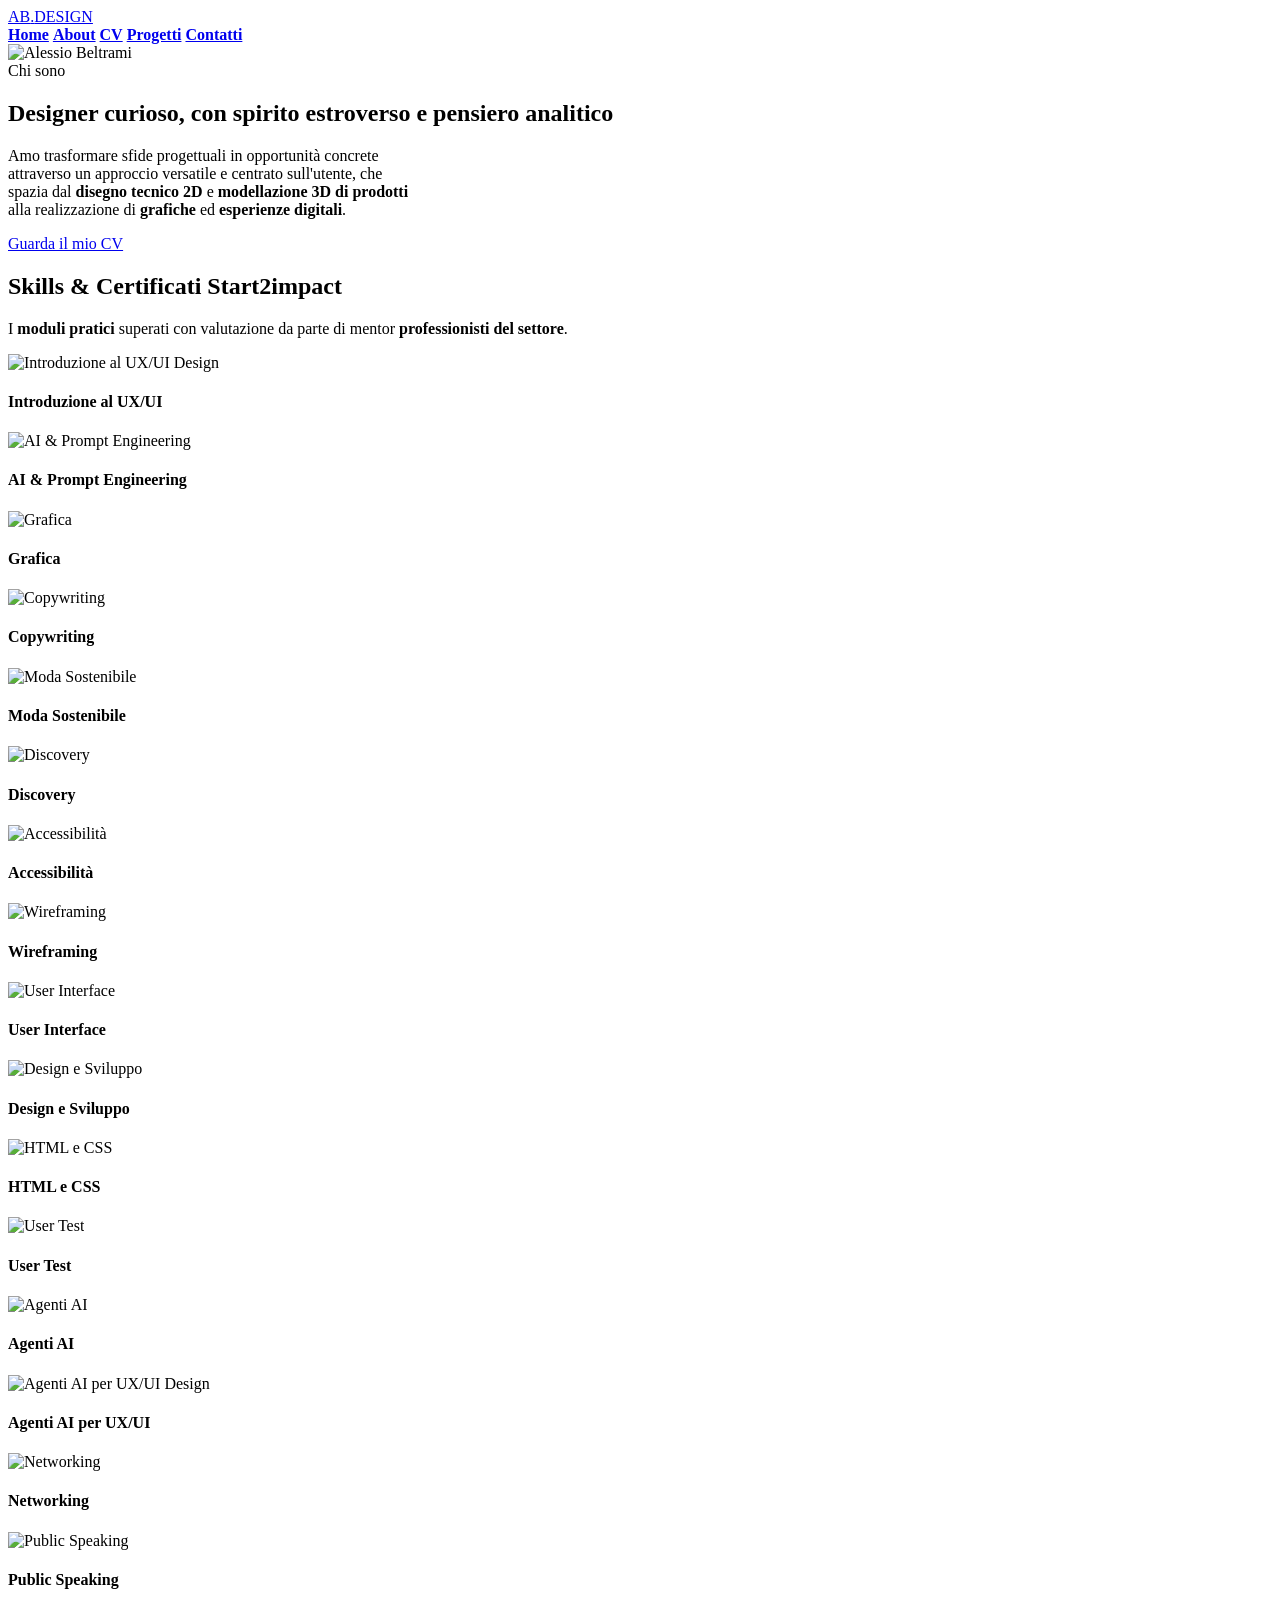
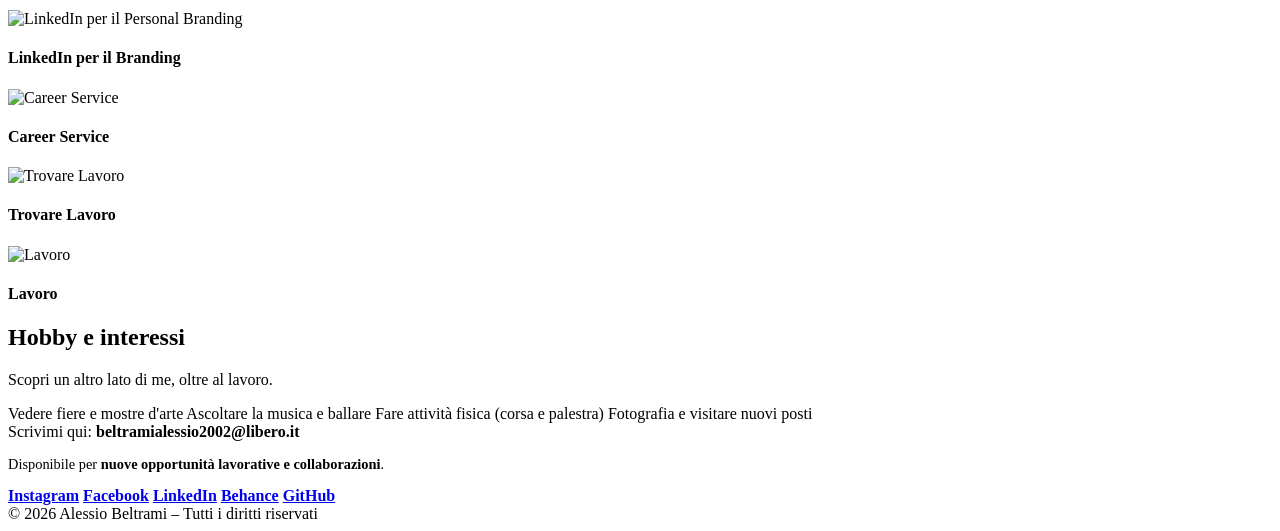
==== about.html @ 9a74f0fa "Create about.html" ====
<!DOCTYPE html>
<html lang="it">
<head>
  <meta charset="UTF-8">
  <meta name="viewport" content="width=device-width, initial-scale=1.0">
  <title>Alessio Beltrami | Designer</title>
  <meta property="og:type" content="website">
  <meta property="og:url" content="https://alessiobeltrami-designer/github.io"/>
  <meta property="og:title" content="Portfolio di Alessio Beltrami, Product & UX/UI Designer." />
  <meta property="og:description" content="Esplora i miei progetti e il mio percorso nel mondo del design!" />
  <meta property="og:image" content="file:///C:/Users/Utente/Downloads/8f416dee-4c9f-4230-a1e9-ec33891d647e.webp" />
  <meta property="og:image:width" content="1200">
  <meta property="og:image:height" content="630">
  <link rel="icon" type="image/png" href="assets/img/AB_icona.jpg">
  <link rel="preconnect" href="https://fonts.googleapis.com">
  <link rel="preconnect" href="https://fonts.gstatic.com" crossorigin>
  <link href="https://fonts.googleapis.com/css2?family=Plus+Jakarta+Sans:wght@400;600;700&display=swap" rel="stylesheet">
  <link rel="stylesheet" href="assets/css/style.css">
</head>
<body>
  <header class="navbar">
    <div class="nav-container">
      <a href="index.html" class="brand-logo">AB<span>.</span>DESIGN</a>
      <nav class="nav-links" id="nav-links">
        <a href="index.html" class="active"><strong>Home</strong></a>
        <a href="about.html"><strong>About</strong></a>
        <a href="cv.html"><strong>CV</strong></a>
        <a href="progetti.html"><strong>Progetti</strong></a>
        <a href="contatti.html"><strong>Contatti</strong></a>
      </nav>
      <div class="hamburger" id="hamburger">
        <span></span>
        <span></span>
        <span></span>
      </div>
    </div>
  </header>
  <main>
    <section class="section">
      <div class="container">
        <div class="about-intro">
          <img src="assets/img/Foto_profilo_2.jpg" alt="Alessio Beltrami">
          <div>
            <span class="badge-role">Chi sono</span>
            <h1 class="section-title">Designer curioso, con spirito estroverso e pensiero analitico</h1>
            <p style="color: var(--text-muted); margin-bottom: 16px;">
              Amo trasformare sfide progettuali in opportunità concrete <br> attraverso un approccio versatile e centrato sull'utente, che <br> spazia dal <strong>disegno tecnico 2D</strong> e <strong>modellazione 3D di prodotti</strong> <br> alla realizzazione di <strong>grafiche</strong> ed <strong>esperienze digitali</strong>.
            </p>
            <a href="cv.html" class="btn-yellow">Guarda il mio CV</a>
          </div>
        </div>   
        <h2 class="section-title">Skills & Certificati Start2impact</h2>
        <p class="section-subtitle">I <strong>moduli pratici</strong> superati con valutazione da parte di mentor <strong>professionisti del settore</strong>.</p>
        <div class="badges-grid">
          <div class="badge-card">
            <img src="assets/img/Introduzione_uxui_design_certificato.jpg" alt="Introduzione al UX/UI Design">
            <h4>Introduzione al UX/UI</h4>
          </div>
          <div class="badge-card">
            <img src="assets/img/AI_&_prompt_engineering_certificato.jpg" alt="AI & Prompt Engineering">
            <h4>AI & Prompt Engineering</h4>
          </div>
          <div class="badge-card">
            <img src="assets/img/Grafica_certificato.jpg" alt="Grafica">
            <h4>Grafica</h4>
          </div>
          <div class="badge-card">
            <img src="assets/img/Copywriting_certificato.jpg" alt="Copywriting">
            <h4>Copywriting</h4>
          </div>
          <div class="badge-card">
            <img src="assets/img/Moda_sostenibile_certificato.jpg" alt="Moda Sostenibile">
            <h4>Moda Sostenibile</h4>
          </div>
          <div class="badge-card">
            <img src="assets/img/Discovery_certificato.jpg" alt="Discovery">
            <h4>Discovery</h4>
          </div>
          <div class="badge-card">
            <img src="assets/img/Accessibilità_certificato.jpg" alt="Accessibilità">
            <h4>Accessibilità</h4>
          </div>
          <div class="badge-card">
            <img src="assets/img/Wireframing_certificato.jpg" alt="Wireframing">
            <h4>Wireframing</h4>
          </div>
          <div class="badge-card">
            <img src="assets/img/User_interface_certificato.jpg" alt="User Interface">
            <h4>User Interface</h4>
          </div>
          <div class="badge-card">
            <img src="assets/img/Design_e_sviluppo_certificato.jpg" alt="Design e Sviluppo">
            <h4>Design e Sviluppo</h4>
          </div>
          <div class="badge-card">
            <img src="assets/img/HTML_e_CSS_certificato.jpg" alt="HTML e CSS">
            <h4>HTML e CSS</h4>
          </div>
          <div class="badge-card">
            <img src="assets/img/User_test_certificato.jpg" alt="User Test">
            <h4>User Test</h4>
          </div>
          <div class="badge-card">
            <img src="assets/img/Agenti_AI_certificato.jpg" alt="Agenti AI">
            <h4>Agenti AI</h4>
          </div>
          <div class="badge-card">
            <img src="assets/img/Agenti_AI_per_uxui_design_certificato.jpg" alt="Agenti AI per UX/UI Design">
            <h4>Agenti AI per UX/UI</h4>
          </div>
          <div class="badge-card">
            <img src="assets/img/Networking_certificato.jpg" alt="Networking">
            <h4>Networking</h4>
          </div>
          <div class="badge-card">
            <img src="assets/img/Public_speaking_certificato.jpg" alt="Public Speaking">
            <h4>Public Speaking</h4>
          </div>
          <div class="badge-card">
            <img src="assets/img/LinkedIn_per_il_personal_branding_certificato.jpg" alt="LinkedIn per il Personal Branding">
            <h4>LinkedIn per il Branding</h4>
          </div>
          <div class="badge-card">
            <img src="assets/img/Career_service_certificato.jpg" alt="Career Service">
            <h4>Career Service</h4>
          </div>
          <div class="badge-card">
            <img src="assets/img/Trovare_lavoro_certificato.jpg" alt="Trovare Lavoro">
            <h4>Trovare Lavoro</h4>
          </div>
          <div class="badge-card">
            <img src="assets/img/Lavoro_certificato.jpg" alt="Lavoro">
            <h4>Lavoro</h4>
          </div>
        </div>
      </div>
    </section>
  </main>
    <section class="section">
      <div class="container">
        <h2 class="section-title">Hobby e interessi</h2>
        <p class="section-subtitle">Scopri un altro lato di me, oltre al lavoro.</p>
        <div class="tools-wrap">
          <span class="tool-pill">Vedere fiere e mostre d'arte</span>
          <span class="tool-pill">Ascoltare la musica e ballare</span>
          <span class="tool-pill">Fare attività fisica (corsa e palestra)</span>
          <span class="tool-pill">Fotografia e visitare nuovi posti</span>
        </div>
      </div>
    </section>
  <footer class="footer">
    <div class="container">
      <div class="footer-top">
        <div>
          Scrivimi qui: <strong>beltramialessio2002@libero.it</strong> 
          <p style="color: var(--text-dark); font-size: 0.9rem;">Disponibile per <strong>nuove opportunità lavorative e collaborazioni</strong>.</p>
        </div>
        <div class="footer-socials">
          <a href="https://www.instagram.com/_ab._.design_/" target="_blank"><strong>Instagram</strong></a>
          <a href="https://www.facebook.com/alessio.beltrami.16" target="_blank"><strong>Facebook</strong></a>
          <a href="https://www.linkedin.com/in/alessio-beltrami" target="_blank"><strong>LinkedIn</strong></a>
          <a href="https://www.behance.net/alessiobeltrami1" target="_blank"><strong>Behance</strong></a>
          <a href="https://github.com/alessiobeltrami" target="_blank"><strong>GitHub</strong></a>
        </div>
      </div>
      <div class="footer-bottom">
        © 2026 Alessio Beltrami – Tutti i diritti riservati
      </div>
    </div>
  </footer>
  <script src="assets/js/script.js"></script>
</body>
</html>
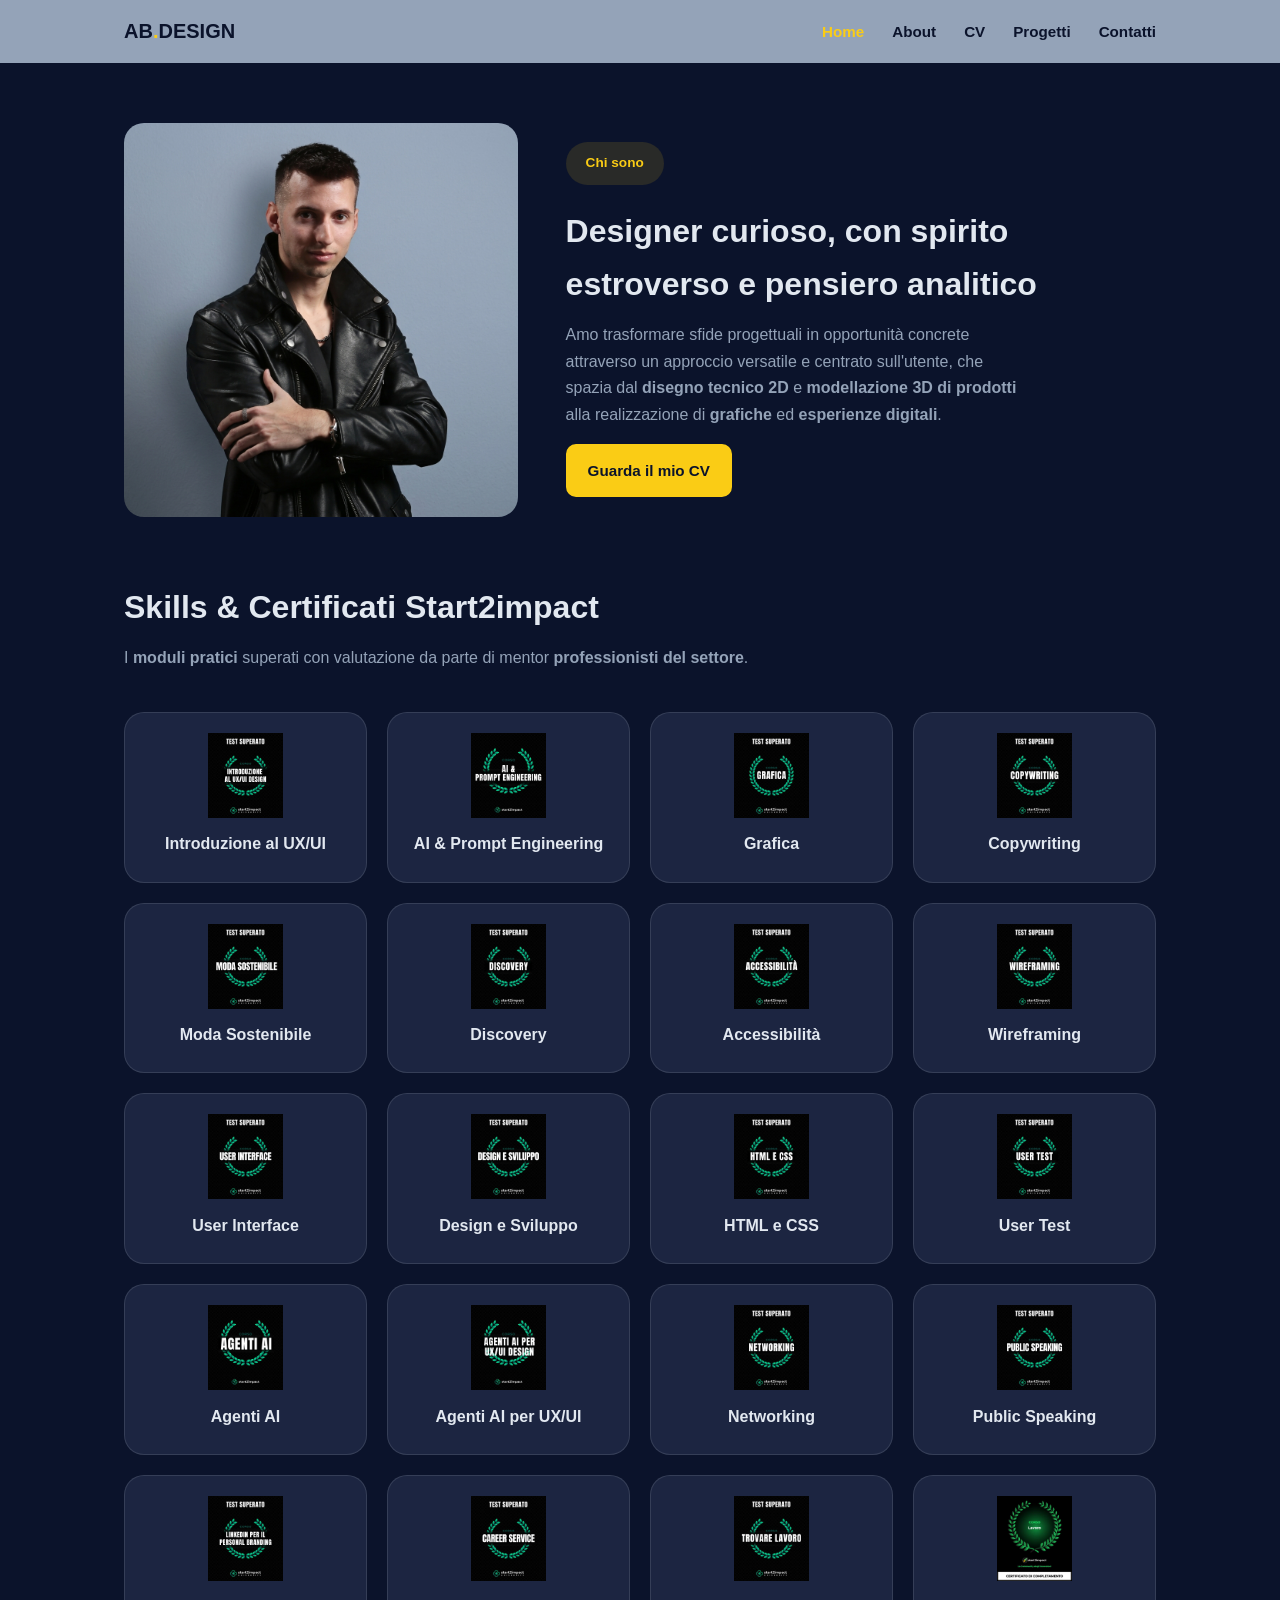
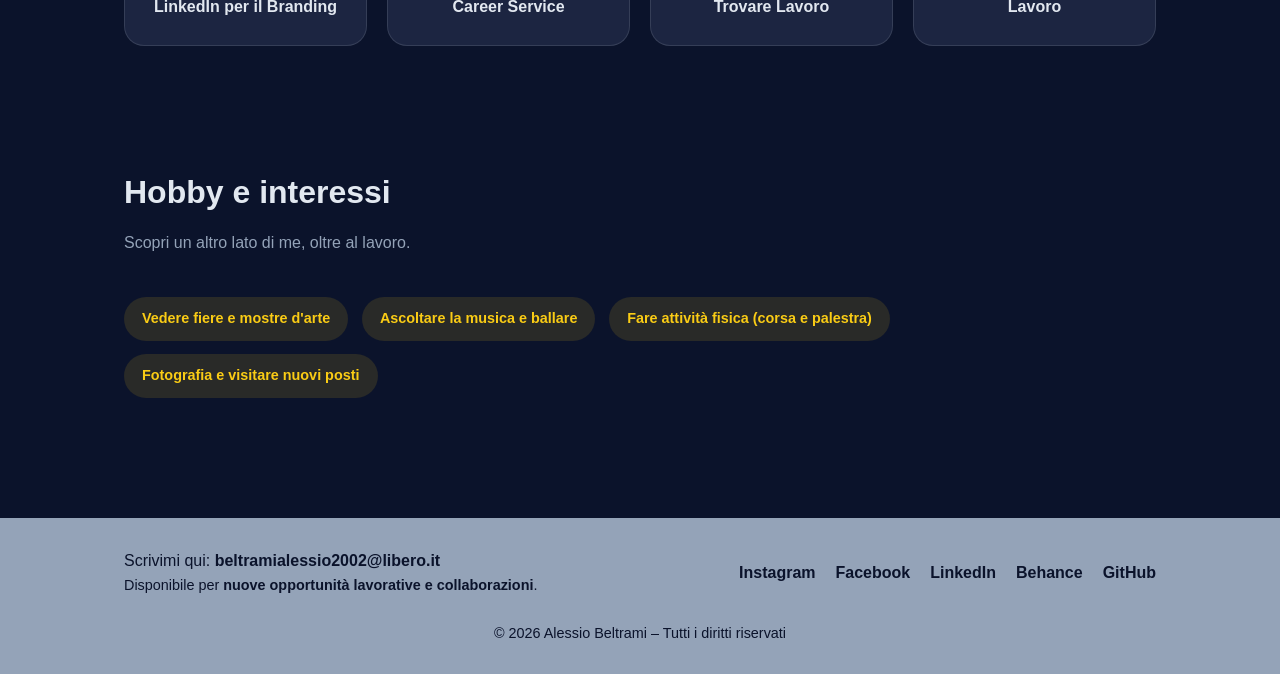
==== commit 708de06a: "Update about.html" ====
--- a/about.html
+++ b/about.html
@@ -5,7 +5,7 @@
   <meta name="viewport" content="width=device-width, initial-scale=1.0">
   <title>Alessio Beltrami | Designer</title>
   <meta property="og:type" content="website">
-  <meta property="og:url" content="https://alessiobeltrami-designer/github.io"/>
+  <meta property="og:url" content="https://alessiobeltrami.github.io/"/>
   <meta property="og:title" content="Portfolio di Alessio Beltrami, Product & UX/UI Designer." />
   <meta property="og:description" content="Esplora i miei progetti e il mio percorso nel mondo del design!" />
   <meta property="og:image" content="file:///C:/Users/Utente/Downloads/8f416dee-4c9f-4230-a1e9-ec33891d647e.webp" />
--- a/assets/css/style.css
+++ b/assets/css/style.css
@@ -0,0 +1,570 @@
+:root {
+  --bg-night: #0B132B;
+  --bg-card: #1C2541;
+  --text-light: #E2E8F0;
+  --text-muted: #94a3b8;
+  --accent-yellow: #FACC15;
+  --accent-yellow-hover: #EAB308;
+  --text-dark: #0B132B;
+  --border-subtle: rgba(226, 232, 240, 0.12);
+}
+
+* {
+  box-sizing: border-box;
+  margin: 0;
+  padding: 0;
+}
+
+body {
+  background-color: var(--bg-night);
+  color: var(--text-light);
+  font-family: 'Plus Jakarta Sans', -apple-system, BlinkMacSystemFont, sans-serif;
+  line-height: 1.65;
+  display: flex;
+  flex-direction: column;
+  min-height: 100vh;
+}
+
+main {
+  flex: 1;
+}
+
+a {
+  color: inherit;
+  text-decoration: none;
+  transition: all 0.25s ease;
+}
+
+.container {
+  max-width: 1080px;
+  margin: 0 auto;
+  padding: 0 24px;
+}
+
+/* NAVBAR */
+.navbar {
+  background-color: #94a3b8;
+  backdrop-filter: blur(10px);
+  border-bottom: 0px solid var(--border-subtle);
+  position: sticky;
+  top: 0;
+  z-index: 100;
+  padding: 15px 0;
+}
+
+.nav-container {
+  max-width: 1080px;
+  margin: 0 auto;
+  padding: 0 24px;
+  display: flex;
+  justify-content: space-between;
+  align-items: center;
+}
+
+.brand-logo {
+  font-weight: 700;
+  font-size: 1.25rem;
+  color: var(--text-dark);
+}
+
+.brand-logo span {
+  color: var(--accent-yellow);
+}
+
+.nav-links {
+  display: flex;
+  gap: 28px;
+}
+
+.nav-links a {
+  color: var(--text-dark);
+  font-weight: 600;
+  font-size: 0.95rem;
+}
+
+.nav-links a:hover,
+.nav-links a.active {
+  color: var(--accent-yellow);
+}
+
+.hamburger {
+  display: none;
+  flex-direction: column;
+  gap: 5px;
+  cursor: pointer;
+}
+
+.hamburger span {
+  width: 25px;
+  height: 2px;
+  background-color: var(--text-light);
+  transition: 0.3s;
+}
+
+/* BUTTONS (CTA GIALLO) */
+.btn-yellow {
+  display: inline-block;
+  background-color: var(--accent-yellow);
+  color: var(--text-dark);
+  font-weight: 700;
+  padding: 12px 20px;
+  border-radius: 10px;
+  border: 2px solid var(--accent-yellow);
+  cursor: pointer;
+  font-size: 0.95rem;
+  text-align: center;
+}
+
+.btn-yellow:hover {
+  background-color: var(--accent-yellow-hover);
+  border-color: var(--accent-yellow-hover);
+  transform: translateY(-2px);
+}
+
+.btn-outline {
+  display: inline-block;
+  background-color: transparent;
+  color: var(--text-light);
+  font-weight: 600;
+  padding: 12px 20px;
+  border-radius: 10px;
+  border: 1px solid var(--border-subtle);
+  font-size: 0.95rem;
+}
+
+.btn-outline:hover {
+  border-color: var(--accent-yellow);
+  color: var(--text-dark);
+  background-color: var(--accent-yellow);
+  transform: translateY(-2px);
+}
+
+/* HERO SECTION */
+.hero {
+  padding: 90px 0 50px;
+}
+
+.hero-grid {
+  display: grid;
+  grid-template-columns: 1.3fr 0.7fr;
+  gap: 48px;
+  align-items: center;
+}
+
+.badge-role {
+  display: inline-block;
+  background: rgba(250, 204, 21, 0.12);
+  color: var(--accent-yellow);
+  padding: 10px 20px;
+  border-radius: 50px;
+  font-size: 0.85rem;
+  font-weight: 600;
+  margin-bottom: 20px;
+}
+
+.hero h1 {
+  font-size: 3rem;
+  line-height: 1.15;
+  margin-bottom: 25px;
+  letter-spacing: 0px;
+}
+
+.hero p {
+  color: var(--text-muted);
+  font-size: 1.12rem;
+  margin-bottom: 32px;
+  max-width: 560px;
+}
+
+.hero-actions {
+  display: flex;
+  gap: 16px;
+  flex-wrap: wrap;
+}
+
+.hero-visual img {
+  width: 100%;
+  max-width: 450px;
+  border-radius: 20px;
+  border: 0px solid var(--border-subtle);
+  display: block;
+  margin: 0 auto;
+}
+
+.icone-software {
+  display: flex;
+  align-items: center;
+  gap: 106px;
+}
+
+/* SECTIONS GENERIC */
+.section {
+  padding: 60px 0;
+}
+
+.section-title {
+  font-size: 2rem;
+  margin-bottom: 12px;
+}
+
+.section-subtitle {
+  color: var(--text-muted);
+  margin-bottom: 40px;
+  max-width: 650px;
+}
+
+/* PILLARS / CARDS */
+.grid-3 {
+  display: grid;
+  grid-template-columns: repeat(3, 1fr);
+  gap: 24px;
+}
+
+.card {
+  background-color: var(--bg-card);
+  border: 1px solid var(--border-subtle);
+  border-radius: 20px;
+  padding: 28px;
+  transition: transform 0.25s ease, border-color 0.25s ease;
+}
+
+.card:hover {
+  transform: translateY(-4px);
+  border-color: rgba(250, 204, 21, 0.4);
+}
+
+.card h3 {
+  font-size: 1.2rem;
+  margin-bottom: 10px;
+  color: var(--accent-yellow);
+}
+
+.card p {
+  color: var(--text-muted);
+  font-size: 0.95rem;
+}
+
+/* TOOLS TAGS */
+.tools-wrap {
+  display: flex;
+  flex-wrap: wrap;
+  gap: 13.7px;
+}
+
+.tool-pill {
+  background-color: rgba(250, 204, 21, 0.12);
+  border: 0px solid var(--border-subtle);
+  padding: 10px 18px;
+  border-radius: 50px;
+  font-weight: 600;
+  font-size: 0.9rem;
+  color: var(--accent-yellow);
+}
+
+/* ABOUT PAGE */
+.about-intro {
+  display: grid;
+  grid-template-columns: 0.8fr 1.2fr;
+  gap: 48px;
+  align-items: center;
+  margin-bottom: 64px;
+}
+
+.about-intro img {
+  width: 100%;
+  border-radius: 20px;
+  border: 0px solid var(--border-subtle);
+}
+
+.badges-grid {
+  display: grid;
+  grid-template-columns: repeat(auto-fill, minmax(220px, 1fr));
+  gap: 20px;
+}
+
+.badge-card {
+  background-color: var(--bg-card);
+  border: 1px solid var(--border-subtle);
+  border-radius: 20px;
+  padding: 20px;
+  text-align: center;
+}
+
+.badge-card img {
+  width: 85px;
+  height: 85px;
+  object-fit: contain;
+  margin-bottom: 5px;
+}
+
+.badge-card h4 {
+  font-size: 1rem;
+  margin-bottom: 4px;
+}
+
+.badge-card span {
+  font-size: 0.8rem;
+  color: var(--accent-yellow);
+}
+
+/* PROJECTS PAGE */
+.projects-grid {
+  display: grid;
+  grid-template-columns: repeat(2, 1fr);
+  gap: 28px;
+}
+
+.project-card {
+  background-color: var(--bg-card);
+  border: 1px solid var(--border-subtle);
+  border-radius: 16px;
+  overflow: hidden;
+  display: flex;
+  flex-direction: column;
+}
+
+.project-card:hover {
+  border-color: var(--accent-yellow);
+}
+
+.project-thumb {
+  width: 100%;
+  height: 220px;
+  background-color: #141d38;
+  object-fit: cover;
+}
+
+.project-body {
+  padding: 24px;
+  flex: 1;
+  display: flex;
+  flex-direction: column;
+}
+
+.project-tags {
+  display: flex;
+  gap: 8px;
+  flex-wrap: wrap;
+  margin-bottom: 12px;
+}
+
+.project-tags span {
+  font-size: 0.78rem;
+  background: rgba(226, 232, 240, 0.08);
+  color: var(--accent-yellow);
+  padding: 4px 10px;
+  border-radius: 4px;
+  font-weight: 600;
+}
+
+.project-body h3 {
+  font-size: 1.3rem;
+  margin-bottom: 10px;
+}
+
+.project-body p {
+  color: var(--text-muted);
+  font-size: 0.95rem;
+  margin-bottom: 20px;
+  flex: 1;
+}
+
+/* CV PAGE */
+.cv-header {
+  display: flex;
+  justify-content: space-between;
+  align-items: center;
+  flex-wrap: wrap;
+  gap: 20px;
+  margin-bottom: 48px;
+  padding-bottom: 24px;
+  border-bottom: 1px solid var(--border-subtle);
+}
+
+.cv-grid {
+  display: grid;
+  grid-template-columns: 1fr 1fr;
+  gap: 48px;
+}
+
+.cv-block {
+  margin-bottom: 36px;
+}
+
+.cv-block h2 {
+  font-size: 1.35rem;
+  color: var(--accent-yellow);
+  margin-bottom: 18px;
+}
+
+.cv-item {
+  margin-bottom: 22px;
+  padding-left: 16px;
+  border-left: 2px solid var(--border-subtle);
+}
+
+.cv-item h4 {
+  font-size: 1.05rem;
+}
+
+.cv-item .meta {
+  display: block;
+  font-size: 0.85rem;
+  color: var(--text-muted);
+  margin-bottom: 8px;
+}
+
+.cv-item p, .cv-list li {
+  color: var(--text-muted);
+  font-size: 0.95rem;
+}
+
+.cv-list {
+  list-style: none;
+}
+
+.cv-list li {
+  margin-bottom: 8px;
+}
+
+/* CONTACT PAGE */
+.contact-grid {
+  display: grid;
+  grid-template-columns: 1.2fr 0.8fr;
+  gap: 48px;
+}
+
+.contact-form {
+  background-color: var(--bg-card);
+  padding: 32px;
+  border-radius: 20px;
+  border: 1px solid var(--border-subtle);
+}
+
+.form-group {
+  margin-bottom: 20px;
+}
+
+.form-group label {
+  display: block;
+  margin-bottom: 8px;
+  font-weight: 600;
+  font-size: 0.9rem;
+}
+
+.form-group input,
+.form-group textarea {
+  width: 100%;
+  padding: 12px 14px;
+  border-radius: 10px;
+  border: 1px solid var(--border-subtle);
+  background-color: var(--bg-night);
+  color: var(--text-light);
+  font-family: inherit;
+  font-size: 0.95rem;
+}
+
+.form-group input:focus,
+.form-group textarea:focus {
+  outline: none;
+  border-color: var(--accent-yellow);
+}
+
+.form-group textarea {
+  min-height: 130px;
+  resize: vertical;
+}
+
+.contact-info-box {
+  display: flex;
+  flex-direction: column;
+  gap: 50px;
+  border-radius: 20px;
+}
+
+.map-box {
+  border-radius: 20px;
+  overflow: hidden;
+  border: 1px solid rgba(255, 255, 255, 0.08);
+}
+
+.map-box iframe {
+  display: block;
+  width: 100%;
+  height: 250px;
+  filter: invert(92%) hue-rotate(180deg) contrast(95%) saturate(80%);
+}
+
+/* FOOTER */
+.footer {
+  background-color: #94a3b8;
+  border-top: 0px solid var(--border-subtle);
+  padding: 30px 0 28px;
+  margin-top: 60px;
+  color: var(--bg-night);
+}
+
+.footer-top {
+  display: flex;
+  justify-content: space-between;
+  align-items: center;
+  flex-wrap: wrap;
+  gap: 20px;
+  margin-bottom: 24px;
+}
+
+.footer-socials {
+  display: flex;
+  gap: 20px;
+}
+
+.footer-socials a {
+  color: var(--text-dark);
+  font-weight: 600;
+}
+
+.footer-socials a:hover {
+  color: var(--accent-yellow);
+}
+
+.footer-bottom {
+  color: var(--text-dark);
+  font-size: 0.9rem;
+  text-align: center;
+}
+
+/* RESPONSIVE */
+@media (max-width: 768px) {
+  .hero-grid,
+  .grid-3,
+  .about-intro,
+  .projects-grid,
+  .cv-grid,
+  .contact-grid {
+    grid-template-columns: 1fr;
+  }
+
+  .hero h1 {
+    font-size: 2.2rem;
+  }
+
+  .nav-links {
+    display: none;
+    flex-direction: column;
+    position: absolute;
+    top: 68px;
+    left: 0;
+    width: 100%;
+    background-color: var(--bg-card);
+    padding: 20px 24px;
+    border-bottom: 1px solid var(--border-subtle);
+  }
+
+  .nav-links.open {
+    display: flex;
+  }
+
+  .hamburger {
+    display: flex;
+  }
+}
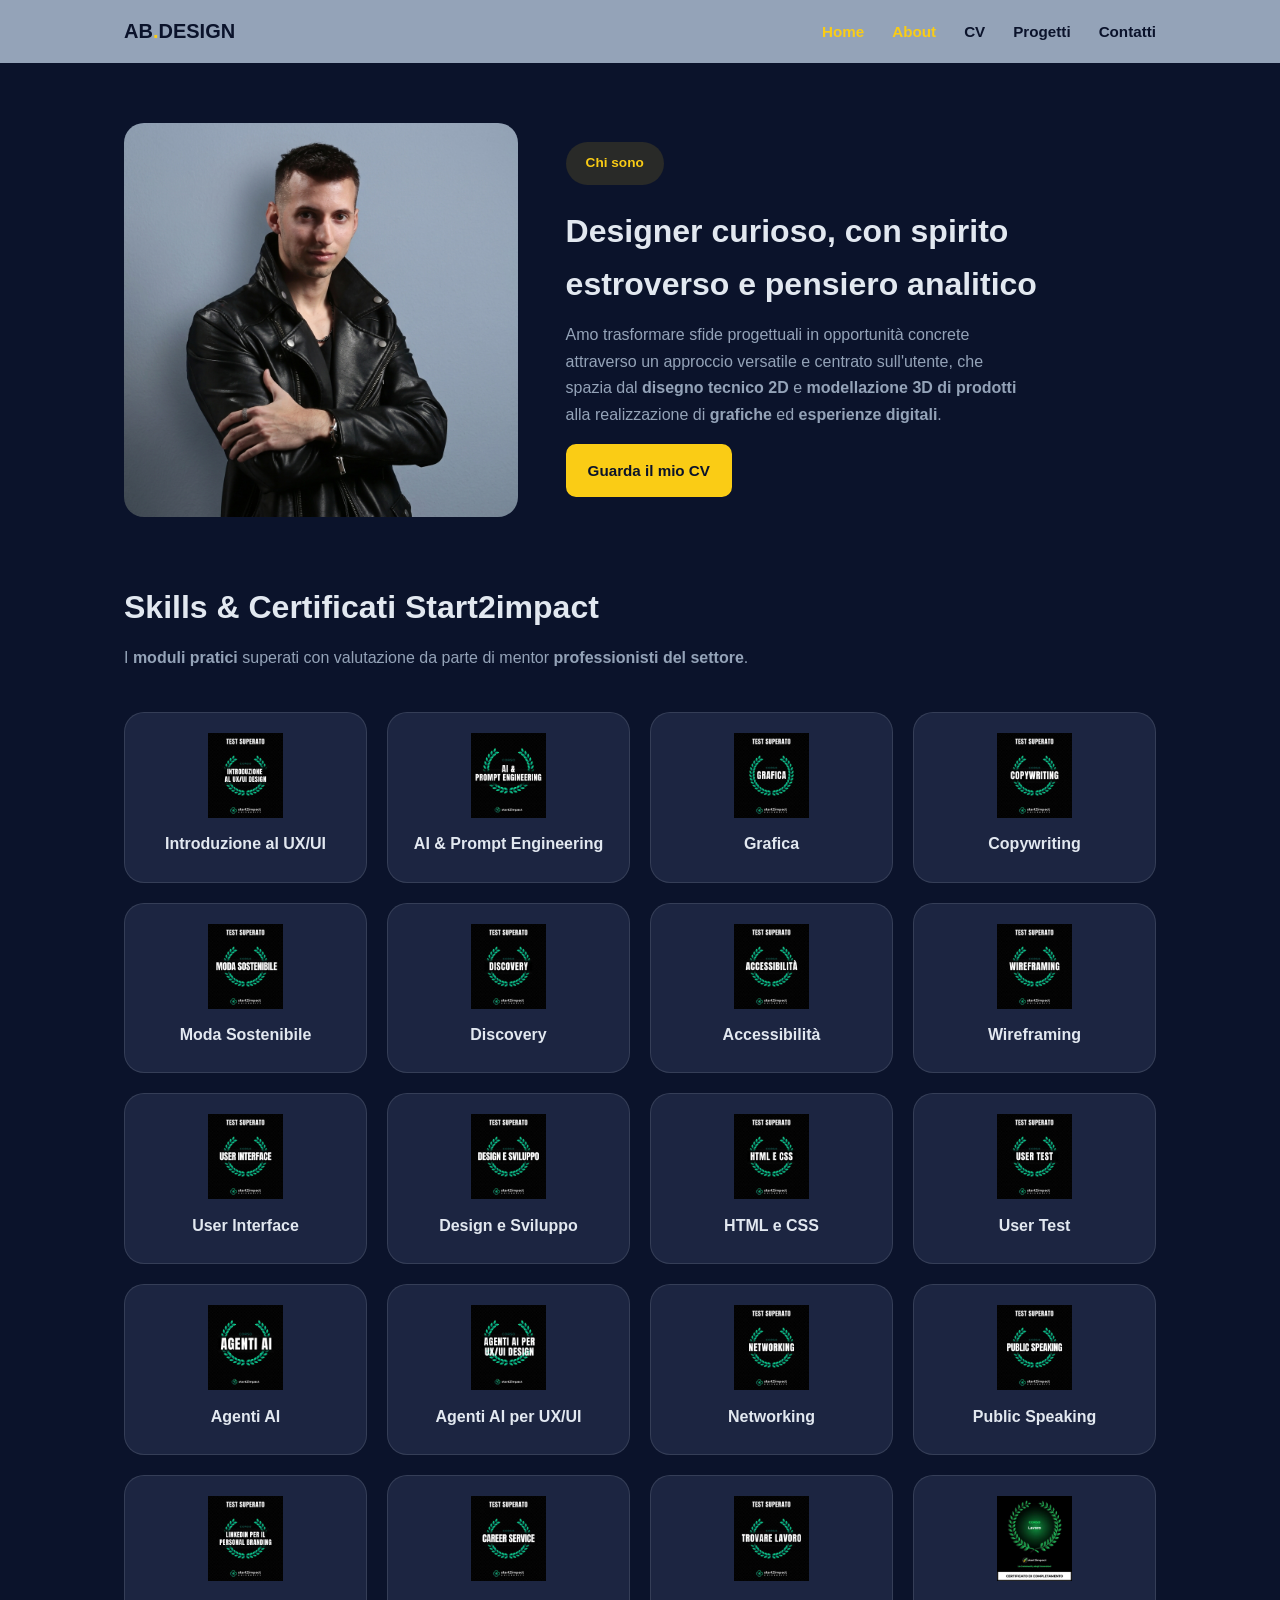
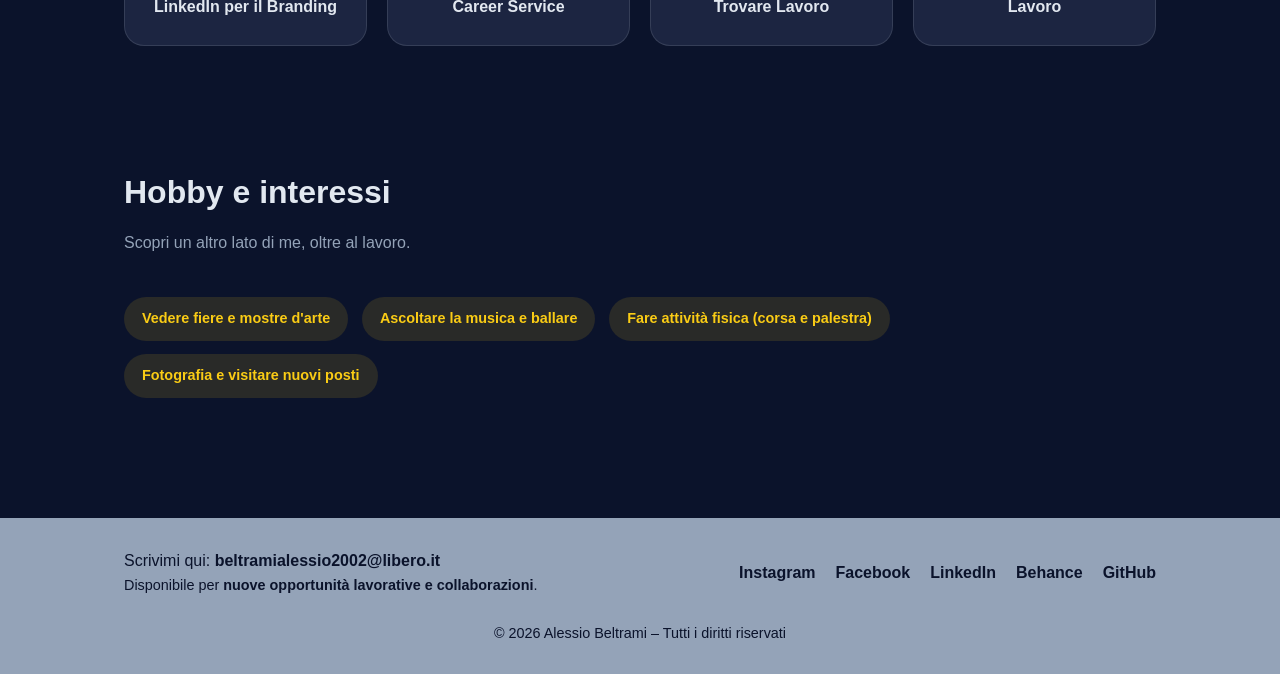
==== commit 2b045063: "Update about.html" ====
--- a/about.html
+++ b/about.html
@@ -8,7 +8,7 @@
   <meta property="og:url" content="https://alessiobeltrami.github.io/"/>
   <meta property="og:title" content="Portfolio di Alessio Beltrami, Product & UX/UI Designer." />
   <meta property="og:description" content="Esplora i miei progetti e il mio percorso nel mondo del design!" />
-  <meta property="og:image" content="file:///C:/Users/Utente/Downloads/8f416dee-4c9f-4230-a1e9-ec33891d647e.webp" />
+  <meta property="og:image" content="https://raw.githubusercontent.com/alessiobeltrami/alessiobeltrami.github.io/main/assets/img/immagine-anteprima.jpg" />
   <meta property="og:image:width" content="1200">
   <meta property="og:image:height" content="630">
   <link rel="icon" type="image/png" href="assets/img/AB_icona.jpg">
@@ -23,7 +23,7 @@
       <a href="index.html" class="brand-logo">AB<span>.</span>DESIGN</a>
       <nav class="nav-links" id="nav-links">
         <a href="index.html" class="active"><strong>Home</strong></a>
-        <a href="about.html"><strong>About</strong></a>
+        <a href="about.html" class="active"><strong>About</strong></a>
         <a href="cv.html"><strong>CV</strong></a>
         <a href="progetti.html"><strong>Progetti</strong></a>
         <a href="contatti.html"><strong>Contatti</strong></a>
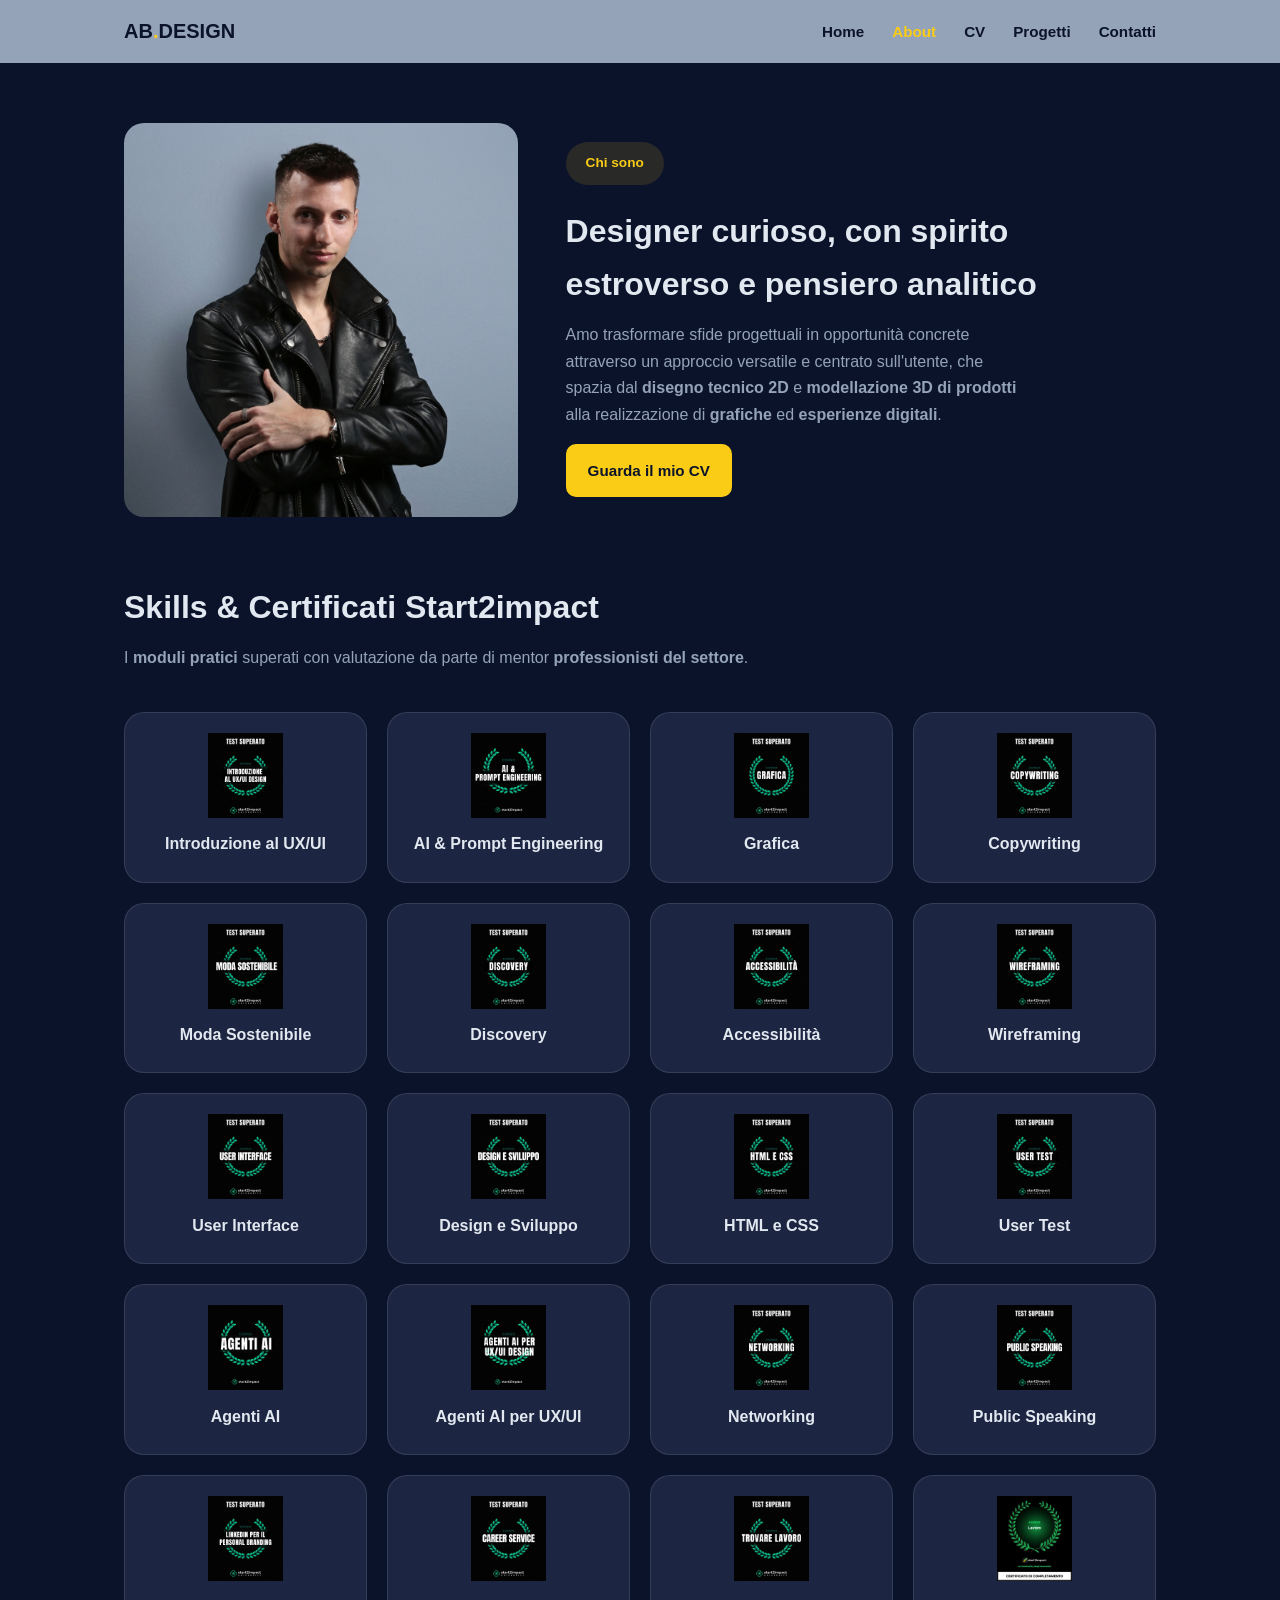
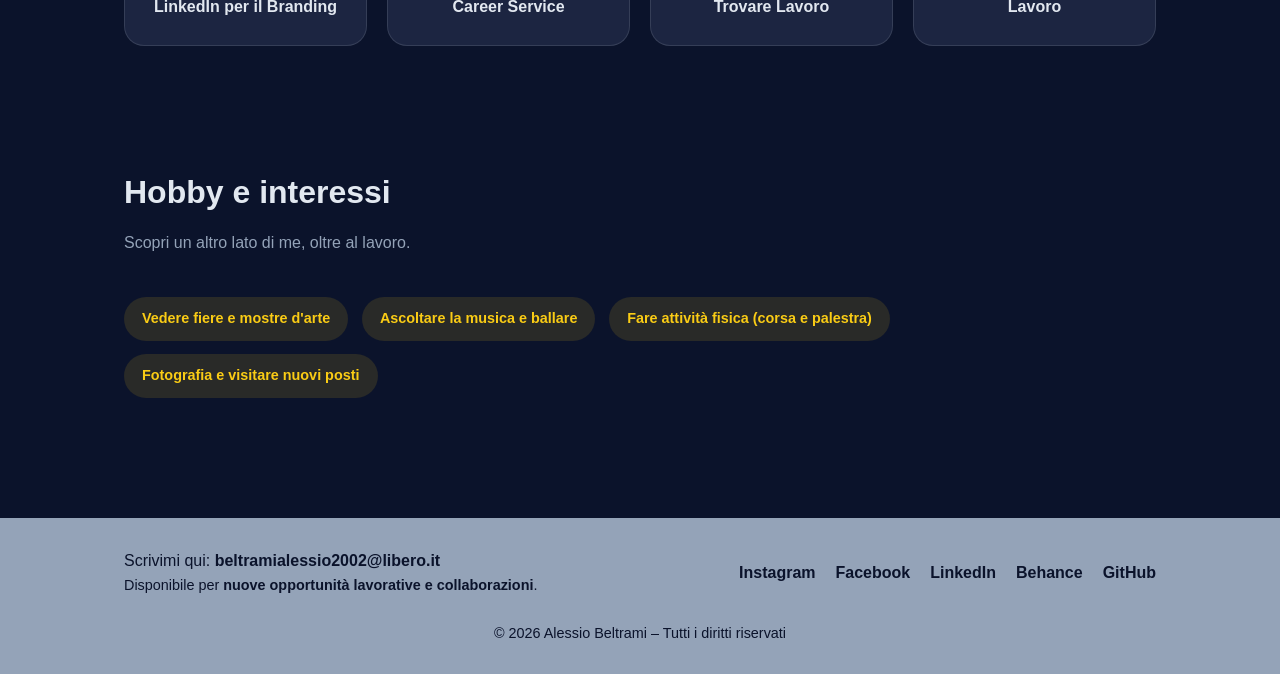
==== commit 1d099bc8: "Update about.html" ====
--- a/about.html
+++ b/about.html
@@ -22,7 +22,7 @@
     <div class="nav-container">
       <a href="index.html" class="brand-logo">AB<span>.</span>DESIGN</a>
       <nav class="nav-links" id="nav-links">
-        <a href="index.html" class="active"><strong>Home</strong></a>
+        <a href="index.html"><strong>Home</strong></a>
         <a href="about.html" class="active"><strong>About</strong></a>
         <a href="cv.html"><strong>CV</strong></a>
         <a href="progetti.html"><strong>Progetti</strong></a>
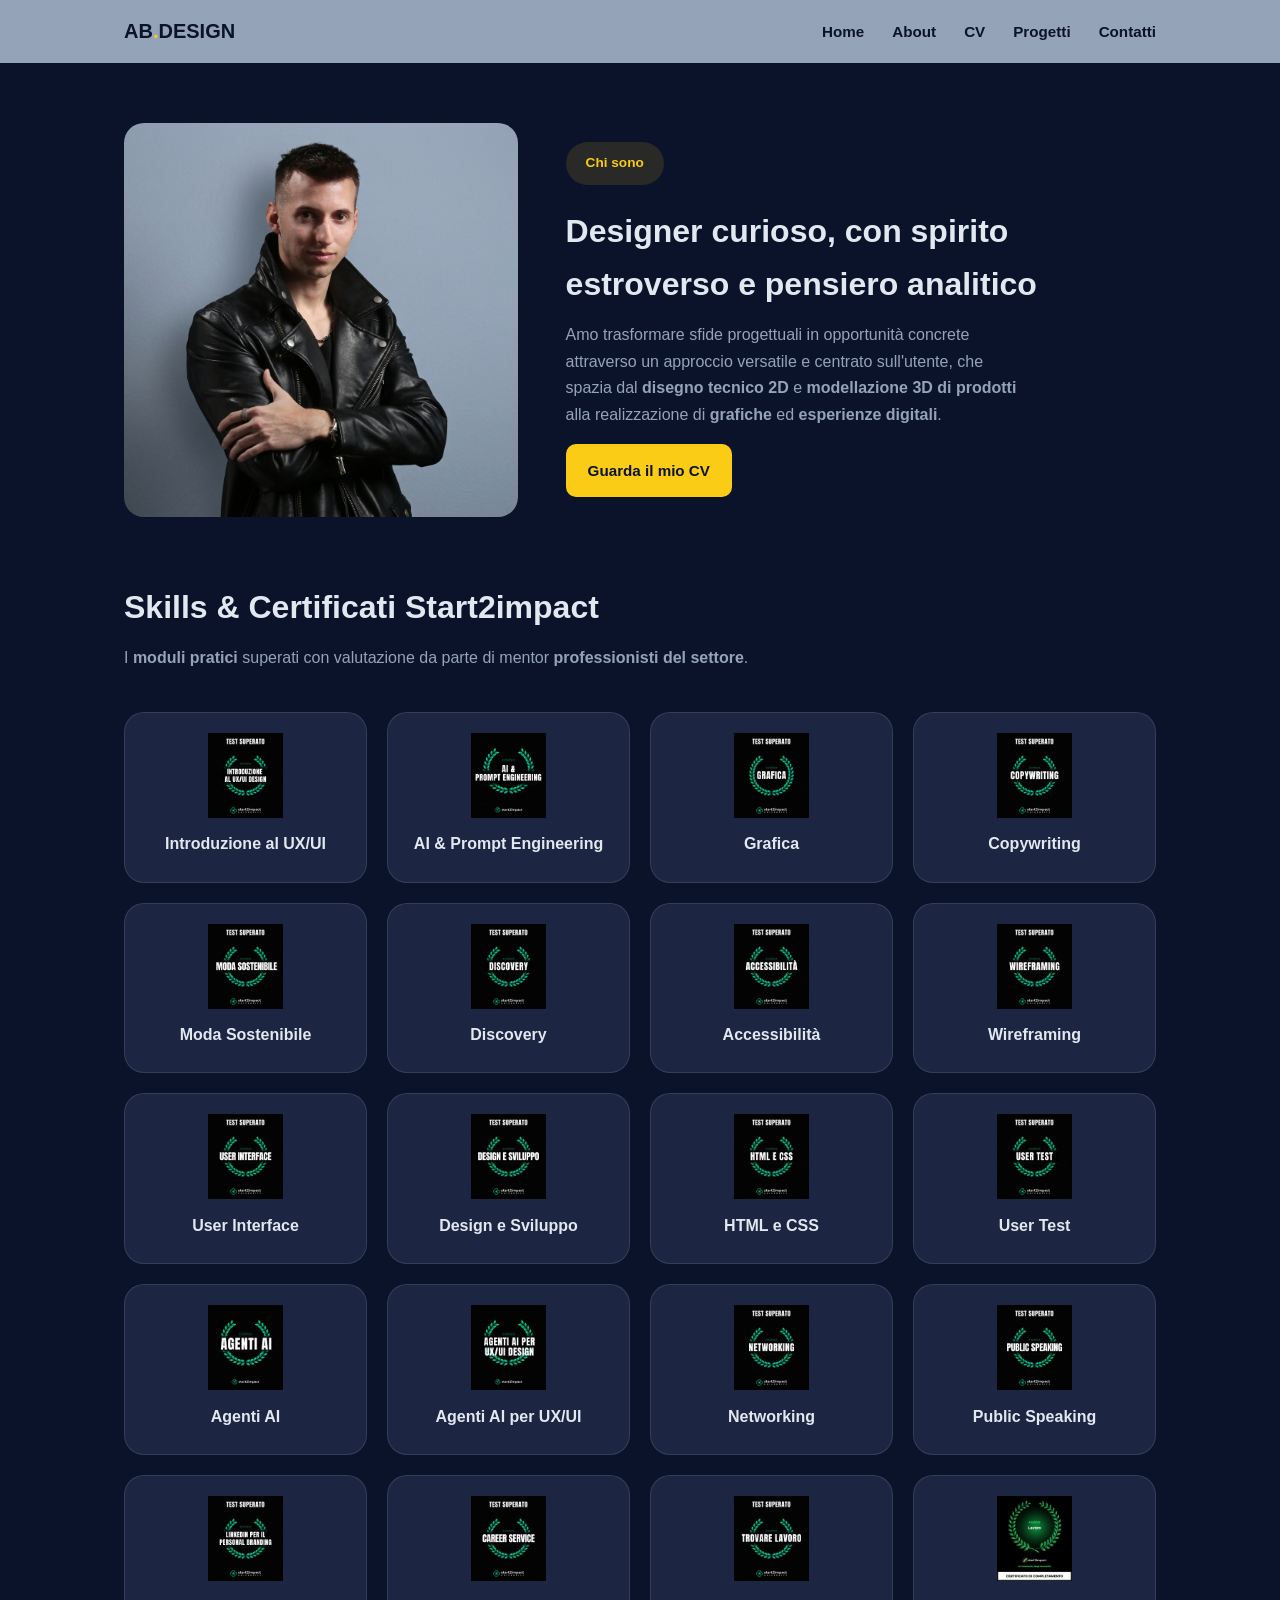
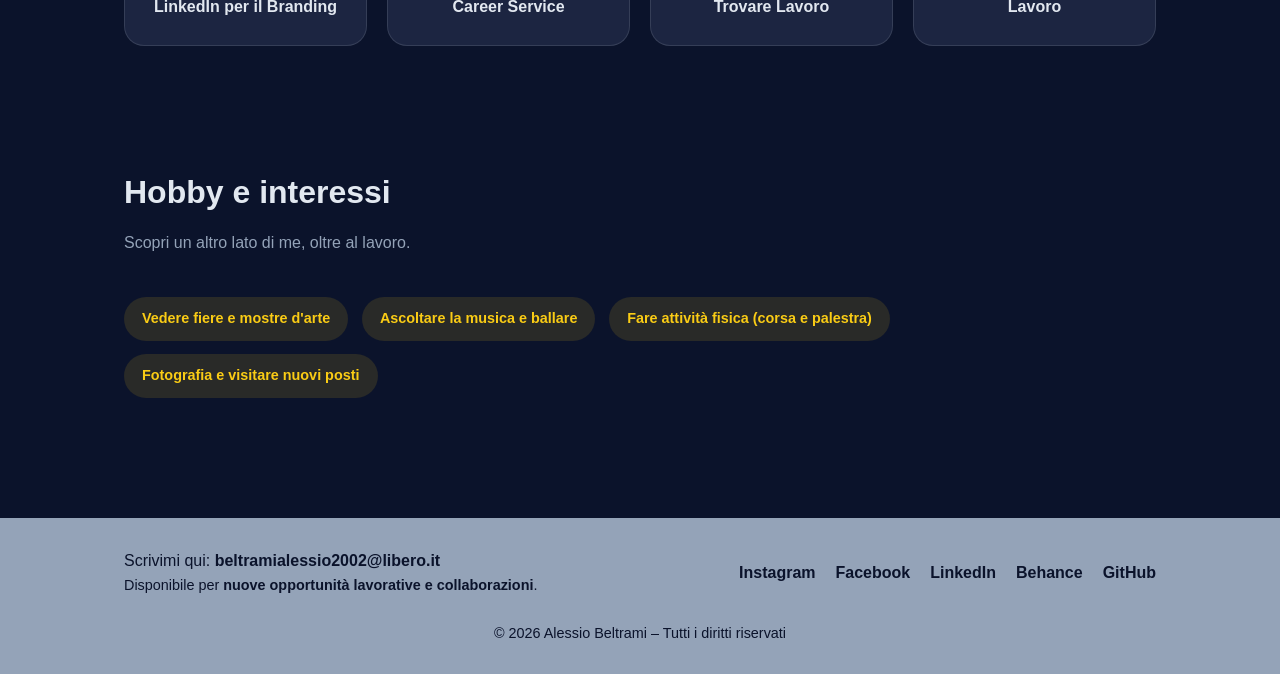
==== commit add3f604: "Update about.html" ====
--- a/about.html
+++ b/about.html
@@ -23,7 +23,7 @@
       <a href="index.html" class="brand-logo">AB<span>.</span>DESIGN</a>
       <nav class="nav-links" id="nav-links">
         <a href="index.html"><strong>Home</strong></a>
-        <a href="about.html" class="active"><strong>About</strong></a>
+        <a href="about.html"><strong>About</strong></a>
         <a href="cv.html"><strong>CV</strong></a>
         <a href="progetti.html"><strong>Progetti</strong></a>
         <a href="contatti.html"><strong>Contatti</strong></a>
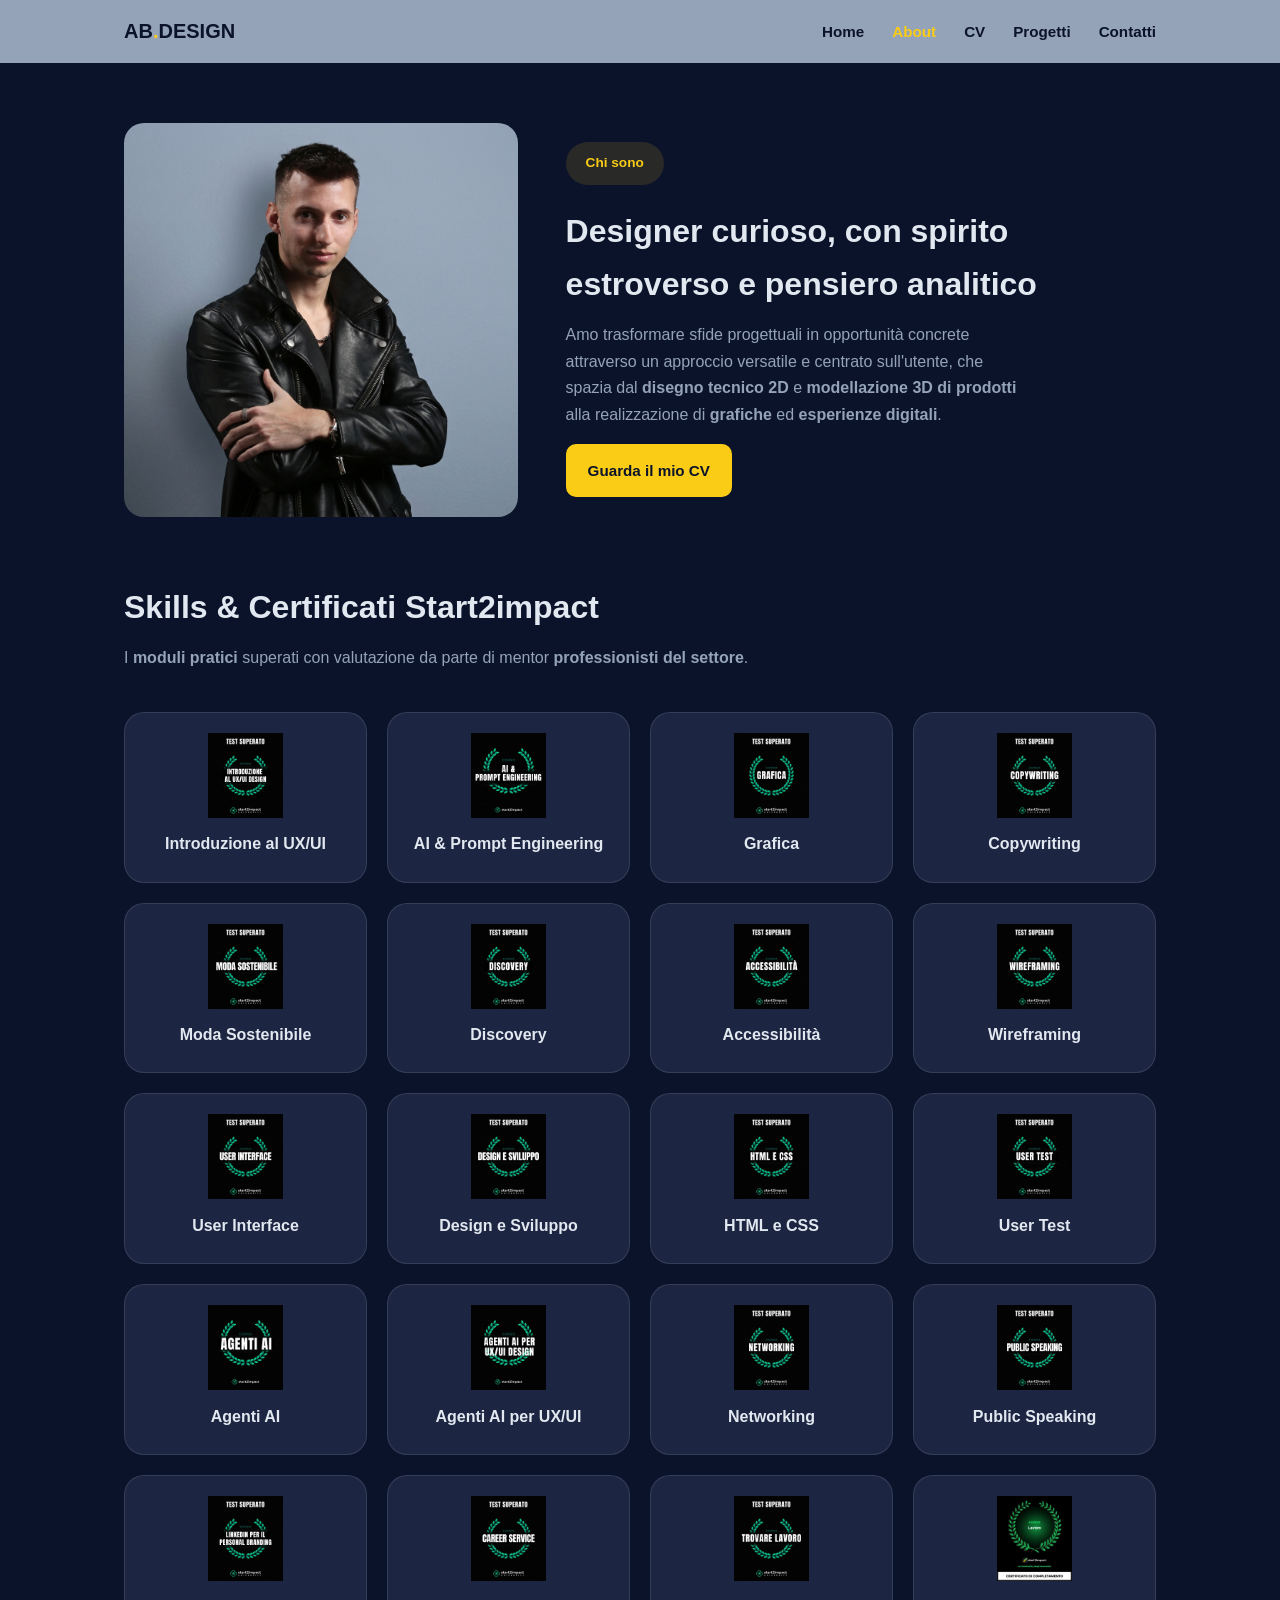
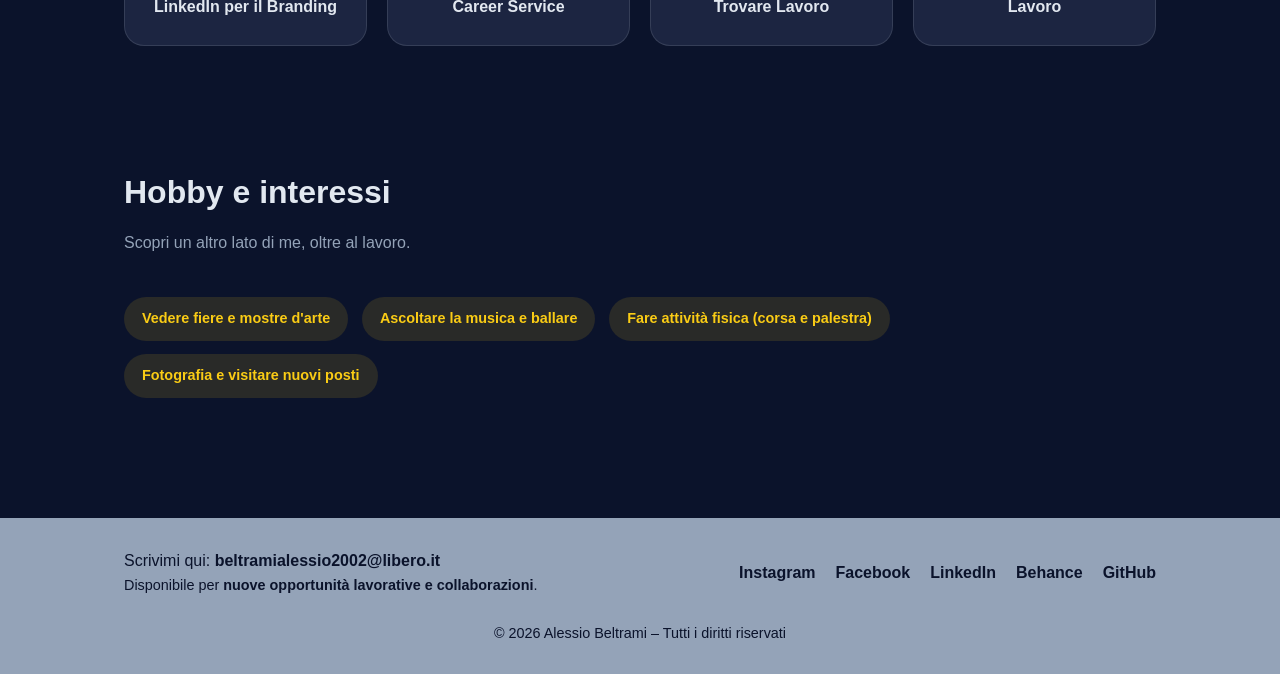
==== commit 1f9db10a: "Update about.html" ====
--- a/about.html
+++ b/about.html
@@ -23,7 +23,7 @@
       <a href="index.html" class="brand-logo">AB<span>.</span>DESIGN</a>
       <nav class="nav-links" id="nav-links">
         <a href="index.html"><strong>Home</strong></a>
-        <a href="about.html"><strong>About</strong></a>
+        <a href="about.html" class="active"><strong>About</strong></a>
         <a href="cv.html"><strong>CV</strong></a>
         <a href="progetti.html"><strong>Progetti</strong></a>
         <a href="contatti.html"><strong>Contatti</strong></a>
--- a/assets/css/style.css
+++ b/assets/css/style.css
@@ -1,3 +1,5 @@
+@charset "UTF-8";
+
 :root {
   --bg-night: #0B132B;
   --bg-card: #1C2541;
@@ -9,10 +11,15 @@
   --border-subtle: rgba(226, 232, 240, 0.12);
 }
 
-* {
+*, *::before, *::after {
   box-sizing: border-box;
   margin: 0;
   padding: 0;
+}
+
+html, body {
+  max-width: 100%;
+  overflow-x: hidden;
 }
 
 body {
@@ -194,7 +201,9 @@
 .icone-software {
   display: flex;
   align-items: center;
-  gap: 106px;
+  justify-content: space-between;
+  flex-wrap: wrap;
+  gap: 24px;
 }
 
 /* SECTIONS GENERIC */
@@ -515,7 +524,8 @@
 
 .footer-socials {
   display: flex;
-  gap: 20px;
+  flex-wrap: wrap;
+  gap: 14px 20px;
 }
 
 .footer-socials a {
@@ -552,12 +562,23 @@
     display: none;
     flex-direction: column;
     position: absolute;
-    top: 68px;
+    top: 60px;
     left: 0;
     width: 100%;
     background-color: var(--bg-card);
     padding: 20px 24px;
     border-bottom: 1px solid var(--border-subtle);
+    gap: 16px;
+  }
+
+  .nav-links a {
+    color: var(--text-light);
+    font-size: 1.05rem;
+  }
+
+  .nav-links a:hover,
+  .nav-links a.active {
+    color: var(--accent-yellow);
   }
 
   .nav-links.open {
@@ -567,4 +588,14 @@
   .hamburger {
     display: flex;
   }
-}+
+  .icone-software {
+    justify-content: center;
+    gap: 20px;
+  }
+
+  .footer-socials {
+    justify-content: center;
+    width: 100%;
+  }
+}
